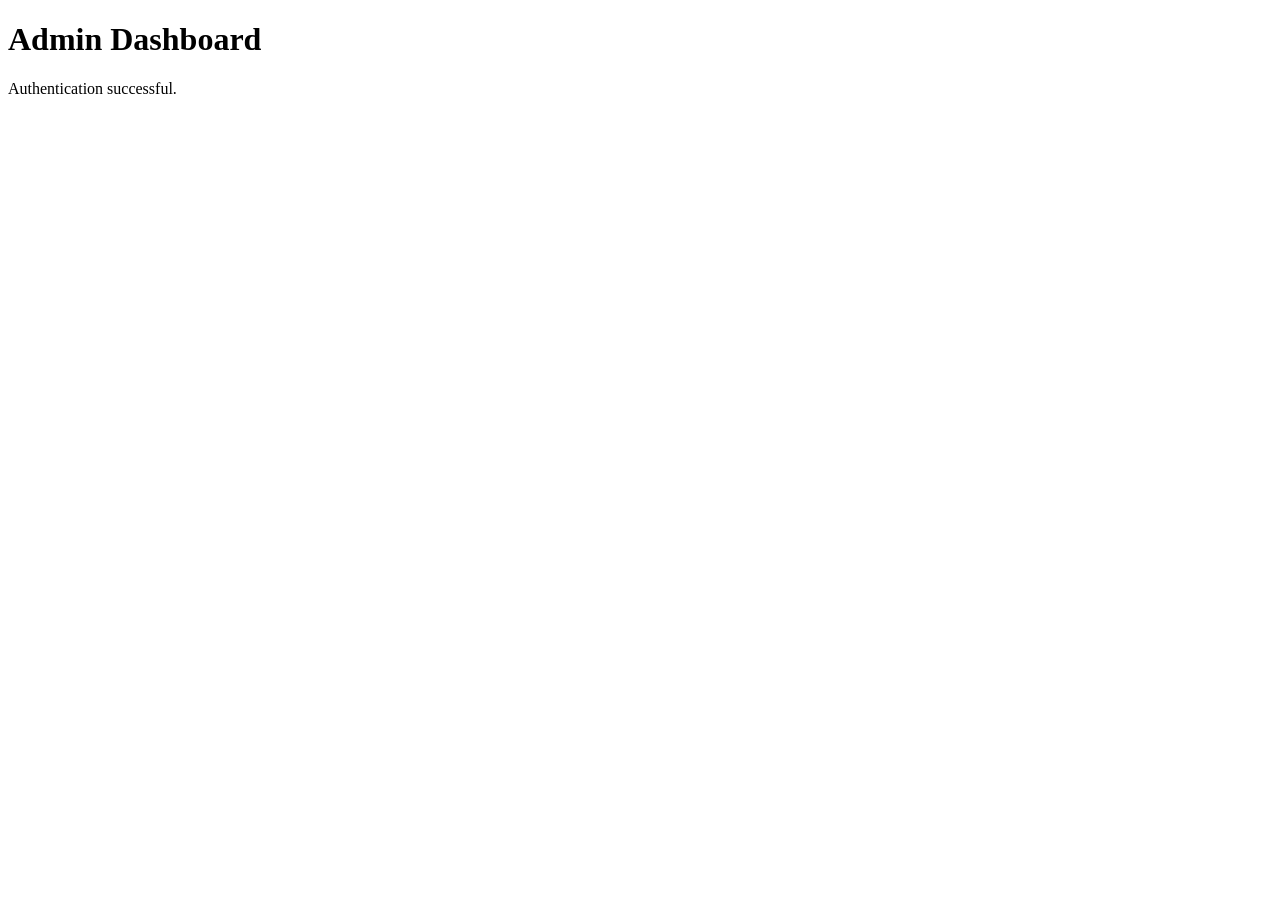
==== frontend/pages/admin/dashboard.html @ d9ae1a2c "Build Power School Management V2" ====
<!DOCTYPE html>
<html lang="en">

<head>

    <meta charset="UTF-8">

    <meta
        name="viewport"
        content="width=device-width, initial-scale=1.0"
    >

    <title>
        Power School | Admin Dashboard
    </title>

</head>

<body>

    <main>

        <h1>
            Admin Dashboard
        </h1>

        <p>
            Authentication successful.
        </p>

    </main>

</body>

</html>
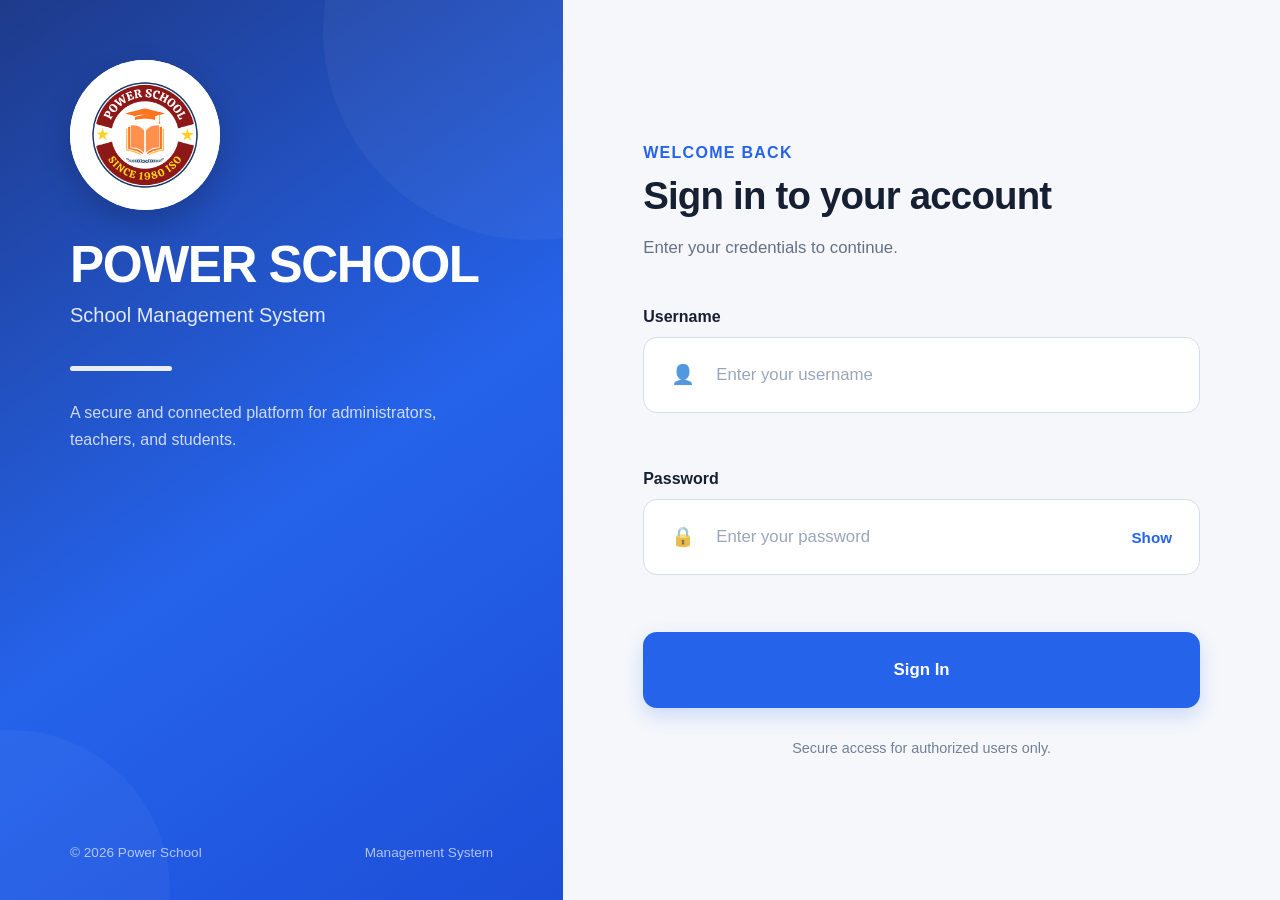
==== commit 46e1b88b: "Build admin dashboard and school entities" ====
--- a/frontend/pages/admin/dashboard.html
+++ b/frontend/pages/admin/dashboard.html
@@ -2,34 +2,639 @@
 <html lang="en">
 
 <head>
-
     <meta charset="UTF-8">
-
-    <meta
-        name="viewport"
-        content="width=device-width, initial-scale=1.0"
-    >
-
-    <title>
-        Power School | Admin Dashboard
-    </title>
-
+    <meta name="viewport" content="width=device-width, initial-scale=1.0">
+
+    <title>Admin Dashboard | Power School</title>
+
+    <link rel="stylesheet" href="../../css/global.css">
+    <link rel="stylesheet" href="../../css/admin-dashboard.css">
 </head>
 
 <body>
 
-    <main>
-
-        <h1>
-            Admin Dashboard
-        </h1>
-
-        <p>
-            Authentication successful.
-        </p>
+<div class="dashboard-layout">
+
+    <!-- =========================================
+         MOBILE OVERLAY
+    ========================================== -->
+    <div class="sidebar-overlay" id="sidebarOverlay"></div>
+
+
+    <!-- =========================================
+         SIDEBAR
+    ========================================== -->
+    <aside class="sidebar" id="sidebar">
+
+        <!-- Brand -->
+        <div class="sidebar-header">
+
+            <div class="school-brand">
+
+                <div class="school-logo-wrapper">
+                    <img
+                        src="../../assets/logo/POWER SCHOOL FINAL LOGO.png"
+                        alt="Power School Logo"
+                        class="school-logo"
+                    >
+                </div>
+
+                <div class="school-brand-text">
+                    <h2>Power School</h2>
+                    <span>Management System</span>
+                </div>
+
+            </div>
+
+            <button
+                type="button"
+                class="sidebar-close"
+                id="sidebarClose"
+                aria-label="Close navigation"
+            >
+                &times;
+            </button>
+
+        </div>
+
+
+        <!-- Navigation -->
+        <nav class="sidebar-navigation">
+
+            <p class="navigation-title">MAIN MENU</p>
+
+            <a href="dashboard.html" class="nav-item active">
+                <span class="nav-icon">⌂</span>
+                <span>Dashboard</span>
+            </a>
+
+            <a href="#" class="nav-item">
+                <span class="nav-icon">♙</span>
+                <span>Students</span>
+            </a>
+
+            <a href="#" class="nav-item">
+                <span class="nav-icon">♙</span>
+                <span>Teachers</span>
+            </a>
+
+            <a href="#" class="nav-item">
+                <span class="nav-icon">▦</span>
+                <span>Classes &amp; Sections</span>
+            </a>
+
+
+            <p class="navigation-title navigation-title-spaced">
+                ACADEMICS
+            </p>
+
+            <a href="#" class="nav-item">
+                <span class="nav-icon">✓</span>
+                <span>Attendance</span>
+            </a>
+
+            <a href="#" class="nav-item">
+                <span class="nav-icon">₹</span>
+                <span>Fees</span>
+            </a>
+
+            <a href="#" class="nav-item">
+                <span class="nav-icon">▤</span>
+                <span>Marks</span>
+            </a>
+
+            <a href="#" class="nav-item">
+                <span class="nav-icon">▣</span>
+                <span>Homework</span>
+            </a>
+
+
+            <p class="navigation-title navigation-title-spaced">
+                MANAGEMENT
+            </p>
+
+            <a href="#" class="nav-item">
+                <span class="nav-icon">▢</span>
+                <span>Leave Requests</span>
+            </a>
+
+            <a href="#" class="nav-item">
+                <span class="nav-icon">◈</span>
+                <span>Announcements</span>
+            </a>
+
+            <a href="#" class="nav-item">
+                <span class="nav-icon">▥</span>
+                <span>Reports</span>
+            </a>
+
+            <a href="#" class="nav-item">
+                <span class="nav-icon">⚙</span>
+                <span>Profile</span>
+            </a>
+
+        </nav>
+
+
+        <!-- Sidebar Bottom -->
+        <div class="sidebar-bottom">
+
+            <div class="sidebar-date">
+
+                <span class="date-icon">◷</span>
+
+                <div>
+                    <strong id="currentDay">
+                        Loading...
+                    </strong>
+
+                    <small id="currentDate">
+                        Loading...
+                    </small>
+                </div>
+
+            </div>
+
+
+            <button
+                type="button"
+                class="logout-button"
+                id="logoutButton"
+            >
+                <span>↪</span>
+                <span>Logout</span>
+            </button>
+
+        </div>
+
+    </aside>
+
+
+    <!-- =========================================
+         MAIN CONTENT
+    ========================================== -->
+    <main class="main-content">
+
+
+        <!-- =====================================
+             TOP BAR
+        ====================================== -->
+        <header class="topbar">
+
+            <div class="topbar-left">
+
+                <button
+                    type="button"
+                    class="mobile-menu-button"
+                    id="mobileMenuButton"
+                    aria-label="Open navigation"
+                >
+                    ☰
+                </button>
+
+                <div class="topbar-title">
+
+                    <span>POWER SCHOOL</span>
+
+                    <strong>
+                        Admin Portal
+                    </strong>
+
+                </div>
+
+            </div>
+
+
+            <div class="topbar-actions">
+
+                <button
+                    type="button"
+                    class="icon-button"
+                    title="Notifications"
+                    aria-label="Notifications"
+                >
+                    ♢
+
+                    <span class="notification-dot"></span>
+                </button>
+
+
+                <div class="topbar-divider"></div>
+
+
+                <div class="user-mini-profile">
+
+                    <div
+                        class="user-avatar"
+                        id="userAvatar"
+                    >
+                        A
+                    </div>
+
+                    <div class="user-mini-info">
+
+                        <strong id="topbarUserName">
+                            Administrator
+                        </strong>
+
+                        <span>
+                            Administrator
+                        </span>
+
+                    </div>
+
+                </div>
+
+            </div>
+
+        </header>
+
+
+        <!-- =====================================
+             PAGE CONTENT
+        ====================================== -->
+        <div class="page-content">
+
+
+            <!-- =================================
+                 WELCOME SECTION
+            ================================== -->
+            <section class="welcome-section">
+
+                <div>
+
+                    <p class="page-label">
+                        ADMIN DASHBOARD
+                    </p>
+
+                    <h1>
+                        Welcome back,
+                        <span id="welcomeUserName">
+                            Administrator
+                        </span>
+                    </h1>
+
+                    <p class="welcome-description">
+                        Here's an overview of your school's
+                        activities and management tools.
+                    </p>
+
+                </div>
+
+
+                <div class="welcome-date-card">
+
+                    <span>Today</span>
+
+                    <strong id="welcomeDate">
+                        Loading...
+                    </strong>
+
+                </div>
+
+            </section>
+
+
+            <!-- =================================
+                 SCHOOL OVERVIEW
+            ================================== -->
+            <section class="dashboard-section">
+
+                <div class="section-heading">
+
+                    <div>
+                        <h2>
+                            School Overview
+                        </h2>
+
+                        <p>
+                            Key information from the school system.
+                        </p>
+                    </div>
+
+                </div>
+
+
+                <div class="overview-grid">
+
+
+                    <!-- Students -->
+                    <article class="overview-card">
+
+                        <div class="overview-card-icon students-icon">
+                            ♙
+                        </div>
+
+                        <div class="overview-card-content">
+
+                            <span>
+                                Total Students
+                            </span>
+
+                            <strong class="data-placeholder">
+                                --
+                            </strong>
+
+                            <small>
+                                Awaiting live data
+                            </small>
+
+                        </div>
+
+                    </article>
+
+
+                    <!-- Teachers -->
+                    <article class="overview-card">
+
+                        <div class="overview-card-icon teachers-icon">
+                            ♙
+                        </div>
+
+                        <div class="overview-card-content">
+
+                            <span>
+                                Total Teachers
+                            </span>
+
+                            <strong class="data-placeholder">
+                                --
+                            </strong>
+
+                            <small>
+                                Awaiting live data
+                            </small>
+
+                        </div>
+
+                    </article>
+
+
+                    <!-- Classes -->
+                    <article class="overview-card">
+
+                        <div class="overview-card-icon classes-icon">
+                            ▦
+                        </div>
+
+                        <div class="overview-card-content">
+
+                            <span>
+                                Classes &amp; Sections
+                            </span>
+
+                            <strong class="data-placeholder">
+                                --
+                            </strong>
+
+                            <small>
+                                Awaiting live data
+                            </small>
+
+                        </div>
+
+                    </article>
+
+
+                    <!-- Attendance -->
+                    <article class="overview-card">
+
+                        <div class="overview-card-icon attendance-icon">
+                            ✓
+                        </div>
+
+                        <div class="overview-card-content">
+
+                            <span>
+                                Today's Attendance
+                            </span>
+
+                            <strong class="data-placeholder">
+                                --
+                            </strong>
+
+                            <small>
+                                Awaiting live data
+                            </small>
+
+                        </div>
+
+                    </article>
+
+                </div>
+
+            </section>
+
+
+            <!-- =================================
+                 QUICK ACTIONS
+            ================================== -->
+            <section class="dashboard-section">
+
+                <div class="section-heading">
+
+                    <div>
+
+                        <h2>
+                            Quick Actions
+                        </h2>
+
+                        <p>
+                            Frequently used school management tools.
+                        </p>
+
+                    </div>
+
+                </div>
+
+
+                <div class="quick-actions-grid">
+
+
+                    <button
+                        type="button"
+                        class="quick-action-card"
+                    >
+
+                        <span class="quick-action-icon">
+                            +
+                        </span>
+
+                        <span>
+
+                            <strong>
+                                Add Student
+                            </strong>
+
+                            <small>
+                                Register a new student
+                            </small>
+
+                        </span>
+
+                    </button>
+
+
+                    <button
+                        type="button"
+                        class="quick-action-card"
+                    >
+
+                        <span class="quick-action-icon">
+                            +
+                        </span>
+
+                        <span>
+
+                            <strong>
+                                Add Teacher
+                            </strong>
+
+                            <small>
+                                Create teacher profile
+                            </small>
+
+                        </span>
+
+                    </button>
+
+
+                    <button
+                        type="button"
+                        class="quick-action-card"
+                    >
+
+                        <span class="quick-action-icon">
+                            ▦
+                        </span>
+
+                        <span>
+
+                            <strong>
+                                Create Class
+                            </strong>
+
+                            <small>
+                                Manage classes and sections
+                            </small>
+
+                        </span>
+
+                    </button>
+
+
+                    <button
+                        type="button"
+                        class="quick-action-card"
+                    >
+
+                        <span class="quick-action-icon">
+                            ◈
+                        </span>
+
+                        <span>
+
+                            <strong>
+                                Announcement
+                            </strong>
+
+                            <small>
+                                Publish school updates
+                            </small>
+
+                        </span>
+
+                    </button>
+
+                </div>
+
+            </section>
+
+
+            <!-- =================================
+                 RECENT ACTIVITIES
+            ================================== -->
+            <section class="dashboard-panel recent-activities-panel">
+
+                <div class="panel-header">
+
+                    <div>
+
+                        <h2>
+                            Recent Activities
+                        </h2>
+
+                        <p>
+                            Latest actions in the school system.
+                        </p>
+
+                    </div>
+
+                    <button
+                        type="button"
+                        class="text-button"
+                    >
+                        View All
+                    </button>
+
+                </div>
+
+
+                <div class="empty-state">
+
+                    <div class="empty-state-icon">
+                        ◷
+                    </div>
+
+                    <h3>
+                        No recent activities
+                    </h3>
+
+                    <p>
+                        Activity information will appear here once
+                        the school system starts receiving data.
+                    </p>
+
+                </div>
+
+            </section>
+
+
+            <!-- =================================
+                 QUOTE
+            ================================== -->
+            <section class="quote-card">
+
+                <div class="quote-mark">
+                    “
+                </div>
+
+                <div>
+
+                    <p>
+                        Great schools are built by great people,
+                        supported by great systems.
+                    </p>
+
+                    <span>
+                        Power School Management
+                    </span>
+
+                </div>
+
+            </section>
+
+
+        </div>
 
     </main>
 
+</div>
+
+
+<script src="../../js/api.js"></script>
+<script src="../../js/auth.js"></script>
+<script src="../../js/admin-dashboard.js"></script>
+
 </body>
-
 </html>
--- a/frontend/css/global.css
+++ b/frontend/css/global.css
@@ -0,0 +1,71 @@
+/* =========================================
+   POWER SCHOOL - GLOBAL STYLES
+========================================= */
+
+* {
+    box-sizing: border-box;
+    margin: 0;
+    padding: 0;
+}
+
+:root {
+    --primary: #2563eb;
+    --primary-dark: #1d4ed8;
+
+    --text-primary: #172033;
+    --text-secondary: #667085;
+
+    --border: #d9dee8;
+
+    --background: #f5f7fb;
+    --white: #ffffff;
+
+    --danger: #dc2626;
+    --success: #16a34a;
+}
+
+html {
+    font-size: 16px;
+}
+
+body {
+    min-height: 100vh;
+
+    font-family:
+        Inter,
+        "Segoe UI",
+        Roboto,
+        Arial,
+        sans-serif;
+
+    color: var(--text-primary);
+    background: var(--background);
+
+    -webkit-font-smoothing: antialiased;
+    text-rendering: optimizeLegibility;
+}
+
+button,
+input,
+textarea,
+select {
+    font: inherit;
+}
+
+button {
+    cursor: pointer;
+}
+
+button:disabled {
+    cursor: not-allowed;
+}
+
+a {
+    color: inherit;
+    text-decoration: none;
+}
+
+img {
+    max-width: 100%;
+    display: block;
+}
--- a/frontend/css/admin-dashboard.css
+++ b/frontend/css/admin-dashboard.css
@@ -0,0 +1,1318 @@
+/* =========================================
+   ADMIN DASHBOARD
+========================================= */
+
+:root {
+    --sidebar-width: 270px;
+
+    --primary: #2563eb;
+    --primary-dark: #1746a2;
+    --primary-light: #eaf3ff;
+
+    --topbar: #123b7a;
+    --topbar-dark: #0d2f63;
+
+    --sidebar-bg: #eaf3ff;
+
+    --page-bg: #eef2f7;
+
+    --text-primary: #14213d;
+    --text-secondary: #596780;
+    --text-muted: #8794aa;
+
+    --border: #d9e1ec;
+
+    --white: #ffffff;
+
+    --success: #15803d;
+    --success-bg: #ecfdf3;
+
+    --shadow-sm:
+        0 3px 10px rgba(30, 55, 90, 0.08);
+
+    --shadow-md:
+        0 8px 22px rgba(30, 55, 90, 0.12);
+
+    --shadow-lg:
+        0 14px 35px rgba(30, 55, 90, 0.14);
+}
+
+
+/* =========================================
+   BODY
+========================================= */
+
+body {
+    background: var(--page-bg);
+    color: var(--text-primary);
+}
+
+
+/* =========================================
+   LAYOUT
+========================================= */
+
+.dashboard-layout {
+    min-height: 100vh;
+    display: flex;
+}
+
+
+/* =========================================
+   SIDEBAR
+========================================= */
+
+.sidebar {
+    width: var(--sidebar-width);
+    height: 100vh;
+
+    position: fixed;
+    left: 0;
+    top: 0;
+
+    display: flex;
+    flex-direction: column;
+
+    background: var(--sidebar-bg);
+
+    border-right: 1px solid #cbd9ed;
+
+    z-index: 1000;
+
+    box-shadow:
+        3px 0 12px rgba(30, 55, 90, 0.06);
+}
+
+
+/* =========================================
+   SIDEBAR HEADER
+========================================= */
+
+.sidebar-header {
+    min-height: 98px;
+
+    display: flex;
+    align-items: center;
+    justify-content: space-between;
+
+    padding: 18px 20px;
+
+    background: #e4f0ff;
+
+    border-bottom: 1px solid #cbd9ed;
+}
+
+
+.school-brand {
+    display: flex;
+    align-items: center;
+
+    gap: 12px;
+}
+
+
+.school-logo-wrapper {
+    width: 54px;
+    height: 54px;
+
+    display: flex;
+    align-items: center;
+    justify-content: center;
+
+    background: #ffffff;
+
+    border-radius: 50%;
+
+    overflow: hidden;
+
+    flex-shrink: 0;
+
+    border: 2px solid rgba(37, 99, 235, 0.12);
+
+    box-shadow:
+        0 3px 8px rgba(30, 55, 90, 0.10);
+}
+
+
+.school-logo {
+    width: 100%;
+    height: 100%;
+
+    object-fit: contain;
+}
+
+
+.school-brand-text h2 {
+    margin: 0;
+
+    color: #123b7a;
+
+    font-size: 17px;
+    line-height: 1.2;
+
+    font-weight: 750;
+}
+
+
+.school-brand-text span {
+    display: block;
+
+    margin-top: 4px;
+
+    color: #6c82a0;
+
+    font-size: 10px;
+    font-weight: 600;
+}
+
+
+.sidebar-close {
+    display: none;
+
+    border: 0;
+
+    background: transparent;
+
+    color: var(--text-secondary);
+
+    font-size: 25px;
+
+    cursor: pointer;
+}
+
+
+/* =========================================
+   NAVIGATION
+========================================= */
+
+.sidebar-navigation {
+    flex: 1;
+
+    padding: 22px 14px;
+
+    overflow-y: auto;
+}
+
+
+.navigation-title {
+    margin: 0 10px 9px;
+
+    color: #7185a3;
+
+    font-size: 10px;
+    font-weight: 800;
+
+    letter-spacing: 0.1em;
+}
+
+
+.navigation-title-spaced {
+    margin-top: 26px;
+}
+
+
+.nav-item {
+    min-height: 45px;
+
+    display: flex;
+    align-items: center;
+
+    gap: 12px;
+
+    padding: 0 13px;
+
+    margin-bottom: 5px;
+
+    border-radius: 9px;
+
+    color: #536783;
+
+    font-size: 13px;
+    font-weight: 600;
+
+    text-decoration: none;
+
+    transition:
+        background 0.2s ease,
+        color 0.2s ease,
+        transform 0.2s ease;
+}
+
+
+.nav-item:hover {
+    background: rgba(255, 255, 255, 0.70);
+
+    color: #1746a2;
+
+    transform: translateX(2px);
+}
+
+
+.nav-item.active {
+    background: #2563eb;
+
+    color: #ffffff;
+
+    box-shadow:
+        0 5px 12px rgba(37, 99, 235, 0.20);
+}
+
+
+.nav-icon {
+    width: 22px;
+
+    display: inline-flex;
+    align-items: center;
+    justify-content: center;
+
+    font-size: 17px;
+
+    flex-shrink: 0;
+}
+
+
+/* =========================================
+   SIDEBAR BOTTOM
+========================================= */
+
+.sidebar-bottom {
+    padding: 15px;
+
+    background: rgba(255, 255, 255, 0.30);
+
+    border-top: 1px solid #cbd9ed;
+}
+
+
+.sidebar-date {
+    display: flex;
+    align-items: center;
+
+    gap: 11px;
+
+    padding: 12px;
+
+    margin-bottom: 10px;
+
+    border-radius: 11px;
+
+    background: rgba(255, 255, 255, 0.75);
+
+    border: 1px solid rgba(203, 217, 237, 0.9);
+}
+
+
+.date-icon {
+    width: 36px;
+    height: 36px;
+
+    display: flex;
+    align-items: center;
+    justify-content: center;
+
+    border-radius: 9px;
+
+    background: #e8f1ff;
+
+    color: #2563eb;
+
+    font-size: 18px;
+}
+
+
+.sidebar-date strong {
+    display: block;
+
+    color: #233b61;
+
+    font-size: 12px;
+    font-weight: 700;
+}
+
+
+.sidebar-date small {
+    display: block;
+
+    margin-top: 3px;
+
+    color: #8190a7;
+
+    font-size: 10px;
+}
+
+
+.logout-button {
+    width: 100%;
+    height: 43px;
+
+    display: flex;
+    align-items: center;
+    justify-content: center;
+
+    gap: 9px;
+
+    border: 1px solid #c9d7ea;
+
+    border-radius: 9px;
+
+    background: #ffffff;
+
+    color: #536783;
+
+    font-size: 13px;
+    font-weight: 650;
+
+    cursor: pointer;
+
+    transition: 0.2s ease;
+}
+
+
+.logout-button:hover {
+    background: #fff5f5;
+
+    border-color: #fecaca;
+
+    color: #dc2626;
+}
+
+
+/* =========================================
+   MAIN CONTENT
+========================================= */
+
+.main-content {
+    width: calc(100% - var(--sidebar-width));
+
+    min-height: 100vh;
+
+    margin-left: var(--sidebar-width);
+}
+
+
+/* =========================================
+   TOP BAR
+========================================= */
+
+.topbar {
+    height: 78px;
+
+    display: flex;
+    align-items: center;
+    justify-content: space-between;
+
+    padding: 0 30px;
+
+    background:
+        linear-gradient(
+            135deg,
+            var(--topbar-dark),
+            var(--topbar)
+        );
+
+    color: #ffffff;
+
+    border-bottom: 1px solid #0c2a57;
+
+    position: sticky;
+    top: 0;
+
+    z-index: 100;
+
+    box-shadow:
+        0 4px 14px rgba(18, 59, 122, 0.18);
+}
+
+
+.topbar-left {
+    display: flex;
+    align-items: center;
+}
+
+
+.topbar-title {
+    display: flex;
+    flex-direction: column;
+
+    gap: 3px;
+}
+
+
+.topbar-title span {
+    color: #b9d0f1;
+
+    font-size: 10px;
+    font-weight: 700;
+
+    letter-spacing: 0.12em;
+}
+
+
+.topbar-title strong {
+    color: #ffffff;
+
+    font-size: 17px;
+    font-weight: 700;
+}
+
+
+.topbar-actions {
+    display: flex;
+    align-items: center;
+}
+
+
+.icon-button {
+    width: 39px;
+    height: 39px;
+
+    position: relative;
+
+    display: flex;
+    align-items: center;
+    justify-content: center;
+
+    border: 0;
+    border-radius: 9px;
+
+    background: transparent;
+
+    color: #ffffff;
+
+    font-size: 19px;
+
+    cursor: pointer;
+}
+
+
+.icon-button:hover {
+    background: rgba(255, 255, 255, 0.12);
+}
+
+
+.notification-dot {
+    width: 7px;
+    height: 7px;
+
+    position: absolute;
+
+    right: 7px;
+    top: 7px;
+
+    border-radius: 50%;
+
+    background: #ff5a5f;
+
+    border: 1px solid #123b7a;
+}
+
+
+.topbar-divider {
+    width: 1px;
+    height: 32px;
+
+    margin: 0 16px;
+
+    background: rgba(255, 255, 255, 0.20);
+}
+
+
+.user-mini-profile {
+    display: flex;
+    align-items: center;
+
+    gap: 10px;
+}
+
+
+.user-avatar {
+    width: 40px;
+    height: 40px;
+
+    display: flex;
+    align-items: center;
+    justify-content: center;
+
+    border-radius: 50%;
+
+    background: #ffffff;
+
+    color: #1746a2;
+
+    font-size: 13px;
+    font-weight: 800;
+
+    border: 2px solid rgba(255, 255, 255, 0.45);
+}
+
+
+.user-mini-info strong {
+    display: block;
+
+    max-width: 170px;
+
+    overflow: hidden;
+    text-overflow: ellipsis;
+    white-space: nowrap;
+
+    color: #ffffff;
+
+    font-size: 12px;
+}
+
+
+.user-mini-info span {
+    display: block;
+
+    margin-top: 2px;
+
+    color: #b9d0f1;
+
+    font-size: 10px;
+}
+
+
+.mobile-menu-button {
+    display: none;
+
+    width: 38px;
+    height: 38px;
+
+    margin-right: 10px;
+
+    border: 0;
+    border-radius: 8px;
+
+    background: transparent;
+
+    color: #ffffff;
+
+    font-size: 20px;
+
+    cursor: pointer;
+}
+
+
+/* =========================================
+   PAGE CONTENT
+========================================= */
+
+.page-content {
+    max-width: 1500px;
+
+    margin: 0 auto;
+
+    padding: 30px;
+}
+
+
+/* =========================================
+   WELCOME
+========================================= */
+
+.welcome-section {
+    display: flex;
+    align-items: center;
+    justify-content: space-between;
+
+    gap: 25px;
+
+    margin-bottom: 30px;
+}
+
+
+.page-label {
+    margin: 0 0 7px;
+
+    color: #2563eb;
+
+    font-size: 10px;
+    font-weight: 800;
+
+    letter-spacing: 0.11em;
+}
+
+
+.welcome-section h1 {
+    margin: 0;
+
+    color: #14213d;
+
+    font-size: clamp(24px, 3vw, 31px);
+
+    line-height: 1.2;
+
+    letter-spacing: -0.02em;
+}
+
+
+.welcome-section h1 span {
+    color: #1746a2;
+}
+
+
+.welcome-description {
+    max-width: 650px;
+
+    margin: 8px 0 0;
+
+    color: #65758f;
+
+    font-size: 13px;
+
+    line-height: 1.6;
+}
+
+
+.welcome-date-card {
+    min-width: 160px;
+
+    padding: 15px 18px;
+
+    border: 1px solid #d4deeb;
+
+    border-radius: 12px;
+
+    background: #ffffff;
+
+    box-shadow: var(--shadow-sm);
+
+    text-align: right;
+}
+
+
+.welcome-date-card span {
+    display: block;
+
+    margin-bottom: 4px;
+
+    color: #8794aa;
+
+    font-size: 10px;
+    font-weight: 700;
+
+    text-transform: uppercase;
+}
+
+
+.welcome-date-card strong {
+    color: #203657;
+
+    font-size: 13px;
+}
+
+
+/* =========================================
+   SECTIONS
+========================================= */
+
+.dashboard-section {
+    margin-bottom: 28px;
+}
+
+
+.section-heading {
+    display: flex;
+    align-items: center;
+    justify-content: space-between;
+
+    margin-bottom: 14px;
+}
+
+
+.section-heading h2 {
+    margin: 0;
+
+    color: #172b4d;
+
+    font-size: 17px;
+}
+
+
+.section-heading p {
+    margin: 4px 0 0;
+
+    color: #7d8ca4;
+
+    font-size: 11px;
+}
+
+
+/* =========================================
+   OVERVIEW CARDS
+========================================= */
+
+.overview-grid {
+    display: grid;
+
+    grid-template-columns: repeat(4, 1fr);
+
+    gap: 16px;
+}
+
+
+.overview-card {
+    min-height: 122px;
+
+    display: flex;
+    align-items: center;
+
+    gap: 15px;
+
+    padding: 20px;
+
+    border: 1px solid #d5dfeb;
+
+    border-radius: 14px;
+
+    background: #ffffff;
+
+    box-shadow: var(--shadow-sm);
+
+    transition:
+        transform 0.2s ease,
+        box-shadow 0.2s ease,
+        border-color 0.2s ease;
+}
+
+
+.overview-card:hover {
+    transform: translateY(-3px);
+
+    border-color: #bfd0e5;
+
+    box-shadow: var(--shadow-md);
+}
+
+
+.overview-card-icon {
+    width: 48px;
+    height: 48px;
+
+    display: flex;
+    align-items: center;
+    justify-content: center;
+
+    flex-shrink: 0;
+
+    border-radius: 12px;
+
+    font-size: 20px;
+}
+
+
+.students-icon {
+    background: #eaf3ff;
+    color: #2563eb;
+}
+
+
+.teachers-icon {
+    background: #f0edff;
+    color: #7048d8;
+}
+
+
+.classes-icon {
+    background: #e9f9f0;
+    color: #159447;
+}
+
+
+.attendance-icon {
+    background: #fff4e7;
+    color: #e96a00;
+}
+
+
+.overview-card-content span {
+    display: block;
+
+    color: #63738d;
+
+    font-size: 11px;
+    font-weight: 600;
+}
+
+
+.overview-card-content strong {
+    display: block;
+
+    margin-top: 6px;
+
+    color: #14213d;
+
+    font-size: 25px;
+
+    line-height: 1;
+}
+
+
+.overview-card-content small {
+    display: block;
+
+    margin-top: 6px;
+
+    color: #9aa6b8;
+
+    font-size: 9px;
+}
+
+
+/* =========================================
+   QUICK ACTIONS
+========================================= */
+
+.quick-actions-grid {
+    display: grid;
+
+    grid-template-columns: repeat(4, 1fr);
+
+    gap: 15px;
+}
+
+
+.quick-action-card {
+    min-height: 86px;
+
+    display: flex;
+    align-items: center;
+
+    gap: 13px;
+
+    padding: 15px;
+
+    border: 1px solid #d5dfeb;
+
+    border-radius: 13px;
+
+    background: #ffffff;
+
+    text-align: left;
+
+    cursor: pointer;
+
+    box-shadow: var(--shadow-sm);
+
+    transition:
+        transform 0.2s ease,
+        box-shadow 0.2s ease,
+        border-color 0.2s ease;
+}
+
+
+.quick-action-card:hover {
+    transform: translateY(-3px);
+
+    border-color: #a9c6ee;
+
+    box-shadow: var(--shadow-md);
+
+    background: #fbfdff;
+}
+
+
+.quick-action-icon {
+    width: 40px;
+    height: 40px;
+
+    display: flex;
+    align-items: center;
+    justify-content: center;
+
+    flex-shrink: 0;
+
+    border-radius: 10px;
+
+    background: #eaf3ff;
+
+    color: #2563eb;
+
+    font-size: 20px;
+}
+
+
+.quick-action-card strong {
+    display: block;
+
+    color: #172b4d;
+
+    font-size: 12px;
+}
+
+
+.quick-action-card small {
+    display: block;
+
+    margin-top: 4px;
+
+    color: #8794aa;
+
+    font-size: 9px;
+}
+
+
+/* =========================================
+   RECENT ACTIVITIES
+========================================= */
+
+.recent-activities-panel {
+    min-height: 285px;
+
+    margin-bottom: 20px;
+}
+
+
+.dashboard-panel {
+    padding: 21px;
+
+    border: 1px solid #d5dfeb;
+
+    border-radius: 14px;
+
+    background: #ffffff;
+
+    box-shadow: var(--shadow-sm);
+}
+
+
+.panel-header {
+    display: flex;
+    align-items: flex-start;
+    justify-content: space-between;
+
+    gap: 15px;
+
+    padding-bottom: 15px;
+
+    border-bottom: 1px solid #e3e8ef;
+}
+
+
+.panel-header h2 {
+    margin: 0;
+
+    color: #172b4d;
+
+    font-size: 16px;
+}
+
+
+.panel-header p {
+    margin: 4px 0 0;
+
+    color: #8794aa;
+
+    font-size: 10px;
+}
+
+
+.text-button {
+    border: 0;
+
+    background: transparent;
+
+    color: #2563eb;
+
+    font-size: 10px;
+    font-weight: 700;
+
+    cursor: pointer;
+}
+
+
+.text-button:hover {
+    color: #1746a2;
+}
+
+
+.empty-state {
+    min-height: 200px;
+
+    display: flex;
+    flex-direction: column;
+    align-items: center;
+    justify-content: center;
+
+    padding: 25px;
+
+    text-align: center;
+}
+
+
+.empty-state-icon {
+    width: 45px;
+    height: 45px;
+
+    display: flex;
+    align-items: center;
+    justify-content: center;
+
+    margin-bottom: 11px;
+
+    border-radius: 50%;
+
+    background: #edf3fb;
+
+    color: #7890af;
+
+    font-size: 19px;
+}
+
+
+.empty-state h3 {
+    margin: 0;
+
+    color: #344765;
+
+    font-size: 12px;
+}
+
+
+.empty-state p {
+    max-width: 380px;
+
+    margin: 7px 0 0;
+
+    color: #94a0b1;
+
+    font-size: 10px;
+
+    line-height: 1.6;
+}
+
+
+/* =========================================
+   QUOTE
+========================================= */
+
+.quote-card {
+    display: flex;
+    align-items: center;
+
+    gap: 15px;
+
+    padding: 21px 24px;
+
+    border: 1px solid #cbdcf2;
+
+    border-radius: 14px;
+
+    background:
+        linear-gradient(
+            135deg,
+            #eaf3ff 0%,
+            #f5f9ff 100%
+        );
+
+    box-shadow: var(--shadow-sm);
+}
+
+
+.quote-mark {
+    color: #2563eb;
+
+    font-size: 44px;
+
+    line-height: 1;
+
+    font-family: Georgia, serif;
+}
+
+
+.quote-card p {
+    margin: 0;
+
+    color: #1d3557;
+
+    font-size: 13px;
+
+    font-weight: 650;
+
+    line-height: 1.5;
+}
+
+
+.quote-card span {
+    display: block;
+
+    margin-top: 5px;
+
+    color: #7185a3;
+
+    font-size: 9px;
+}
+
+
+/* =========================================
+   MOBILE OVERLAY
+========================================= */
+
+.sidebar-overlay {
+    display: none;
+}
+
+
+/* =========================================
+   RESPONSIVE
+========================================= */
+
+@media (max-width: 1200px) {
+
+    .overview-grid {
+        grid-template-columns: repeat(2, 1fr);
+    }
+
+    .quick-actions-grid {
+        grid-template-columns: repeat(2, 1fr);
+    }
+
+}
+
+
+@media (max-width: 900px) {
+
+    :root {
+        --sidebar-width: 250px;
+    }
+
+
+    .sidebar {
+        transform: translateX(-100%);
+
+        transition: transform 0.25s ease;
+    }
+
+
+    .sidebar.sidebar-open {
+        transform: translateX(0);
+    }
+
+
+    .sidebar-close {
+        display: block;
+    }
+
+
+    .sidebar-overlay {
+        position: fixed;
+
+        inset: 0;
+
+        background: rgba(15, 23, 42, 0.40);
+
+        z-index: 900;
+    }
+
+
+    .sidebar-overlay.active {
+        display: block;
+    }
+
+
+    .main-content {
+        width: 100%;
+
+        margin-left: 0;
+    }
+
+
+    .mobile-menu-button {
+        display: flex;
+
+        align-items: center;
+        justify-content: center;
+    }
+
+
+    .topbar {
+        padding: 0 20px;
+    }
+
+}
+
+
+@media (max-width: 650px) {
+
+    .topbar {
+        height: 68px;
+
+        padding: 0 15px;
+    }
+
+
+    .topbar-title {
+        display: none;
+    }
+
+
+    .user-mini-info {
+        display: none;
+    }
+
+
+    .topbar-divider {
+        margin: 0 8px;
+    }
+
+
+    .page-content {
+        padding: 20px 15px;
+    }
+
+
+    .welcome-section {
+        flex-direction: column;
+
+        align-items: flex-start;
+    }
+
+
+    .welcome-date-card {
+        width: 100%;
+
+        text-align: left;
+    }
+
+
+    .overview-grid {
+        grid-template-columns: 1fr;
+    }
+
+
+    .quick-actions-grid {
+        grid-template-columns: 1fr;
+    }
+
+
+    .dashboard-panel {
+        padding: 17px;
+    }
+
+
+    .quote-card {
+        align-items: flex-start;
+
+        padding: 18px;
+    }
+
+}
+
+
+@media (max-width: 400px) {
+
+    .overview-card {
+        padding: 16px;
+    }
+
+
+    .overview-card-content strong {
+        font-size: 21px;
+    }
+
+
+    .welcome-section h1 {
+        font-size: 23px;
+    }
+
+}
